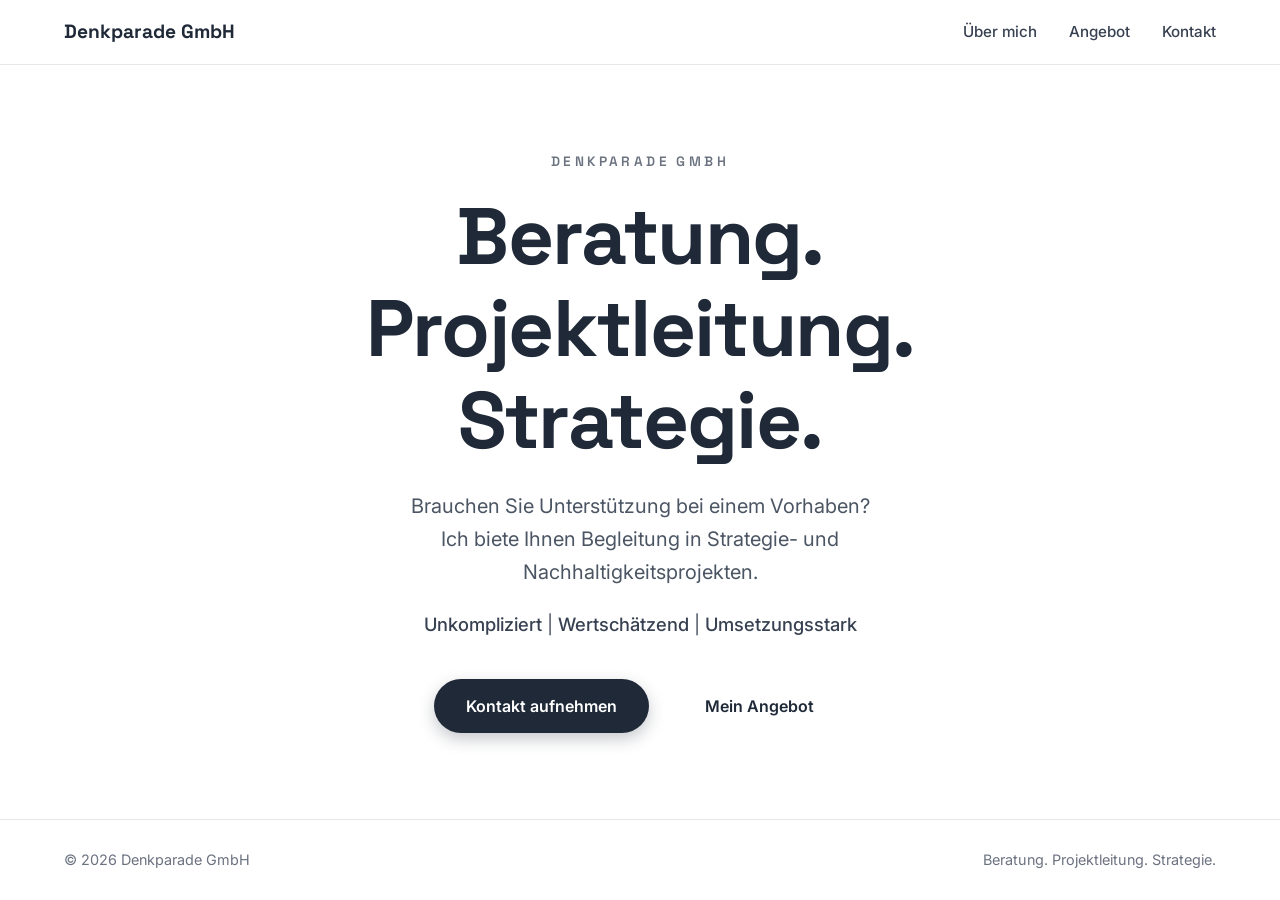
==== index.html @ 19029a44 "Add Denkparade GmbH website Static four-page site (index, ueber-mich, angebot, kontakt) built from t" ====
<!DOCTYPE html>
<html lang="de">
<head>
  <meta charset="UTF-8">
  <meta name="viewport" content="width=device-width, initial-scale=1.0">
  <title>Denkparade GmbH – Beratung. Projektleitung. Strategie.</title>
  <meta name="description" content="Denkparade GmbH – Begleitung in Strategie- und Nachhaltigkeitsprojekten. Unkompliziert, wertschätzend, umsetzungsstark. Claudia Staub, Zürich.">
  <meta name="theme-color" content="#1f2937">
  <link rel="canonical" href="https://www.denkparade.ch/">

  <!-- Open Graph / Social -->
  <meta property="og:type" content="website">
  <meta property="og:locale" content="de_CH">
  <meta property="og:site_name" content="Denkparade GmbH">
  <meta property="og:title" content="Denkparade GmbH – Beratung. Projektleitung. Strategie.">
  <meta property="og:description" content="Begleitung in Strategie- und Nachhaltigkeitsprojekten. Unkompliziert, wertschätzend, umsetzungsstark.">
  <meta property="og:url" content="https://www.denkparade.ch/">
  <meta property="og:image" content="https://www.denkparade.ch/assets/claudia-portrait.jpg">
  <meta name="twitter:card" content="summary_large_image">

  <!-- Structured data -->
  <script type="application/ld+json">
  {
    "@context": "https://schema.org",
    "@type": "ProfessionalService",
    "name": "Denkparade GmbH",
    "description": "Beratung, Projektleitung und Strategieentwicklung mit Fokus auf Nachhaltigkeit.",
    "url": "https://www.denkparade.ch/",
    "email": "claudia.staub@denkparade.ch",
    "telephone": "+41796145017",
    "image": "https://www.denkparade.ch/assets/claudia-portrait.jpg",
    "address": {
      "@type": "PostalAddress",
      "addressLocality": "Zürich",
      "addressCountry": "CH"
    },
    "founder": {
      "@type": "Person",
      "name": "Claudia Staub"
    },
    "knowsAbout": ["Nachhaltigkeit", "Strategieentwicklung", "Projektleitung", "Beratung"]
  }
  </script>

  <link rel="preconnect" href="https://fonts.googleapis.com">
  <link rel="preconnect" href="https://fonts.gstatic.com" crossorigin>
  <link href="https://fonts.googleapis.com/css2?family=Inter:wght@400;500;600;700&family=Space+Grotesk:wght@500;600;700&display=swap" rel="stylesheet">
  <link rel="stylesheet" href="styles.css">
</head>
<body>

  <a class="skip-link" href="#main-content">Zum Inhalt springen</a>

  <header class="site-header">
    <div class="container header-inner">
      <a href="index.html" class="logo" aria-label="Denkparade GmbH – zur Startseite">Denkparade GmbH</a>
      <input type="checkbox" id="nav-open" class="nav-checkbox" aria-label="Menü öffnen">
      <nav class="site-nav" id="site-nav" aria-label="Hauptnavigation">
        <a href="ueber-mich.html">Über mich</a>
        <a href="angebot.html">Angebot</a>
        <a href="kontakt.html">Kontakt</a>
      </nav>
      <label for="nav-open" class="nav-toggle" aria-hidden="true">
        <span></span><span></span><span></span>
      </label>
    </div>
  </header>

  <main id="main-content">

    <section class="hero">
      <div class="container">
        <p class="eyebrow">Denkparade GmbH</p>
        <h1>Beratung.<br>Projektleitung.<br>Strategie.</h1>
        <p class="hero-lead">
          Brauchen Sie Unterstützung bei einem Vorhaben?<br>
          Ich biete Ihnen Begleitung in Strategie- und Nachhaltigkeitsprojekten.
        </p>
        <p class="hero-values">Unkompliziert&nbsp;<span>|</span>&nbsp;Wertschätzend&nbsp;<span>|</span>&nbsp;Umsetzungsstark</p>
        <div class="hero-actions">
          <a href="kontakt.html" class="btn btn-primary">Kontakt aufnehmen</a>
          <a href="angebot.html" class="btn btn-ghost">Mein Angebot</a>
        </div>
      </div>
    </section>

  </main>

  <footer class="site-footer">
    <div class="container footer-inner">
      <span>© 2026 Denkparade GmbH</span>
      <span>Beratung.&nbsp;Projektleitung.&nbsp;Strategie.</span>
    </div>
  </footer>

</body>
</html>
---- styles.css ----
/* ------------------------------------------------------------------
   Denkparade GmbH – styles
   ------------------------------------------------------------------ */

:root {
  --color-ink: #1f2937;        /* headings, primary buttons */
  --color-ink-soft: #374151;
  --color-text: #4b5563;       /* body text */
  --color-muted: #6b7280;      /* eyebrows, labels */
  --color-bg: #ffffff;
  --color-bg-soft: #f8f9fb;
  --color-border: #e5e7eb;
  --color-badge-1: #d8d2f0;    /* lilac */
  --color-badge-2: #e0e1a9;    /* yellow-green */
  --color-badge-3: #f2c7d5;    /* pink */
  --font-head: "Space Grotesk", "Inter", system-ui, sans-serif;
  --font-body: "Inter", system-ui, -apple-system, "Segoe UI", sans-serif;
  --radius: 12px;
  --shadow-card: 0 1px 3px rgba(31, 41, 55, 0.06), 0 8px 24px rgba(31, 41, 55, 0.05);
}

*,
*::before,
*::after {
  box-sizing: border-box;
}

html {
  scroll-behavior: smooth;
  scroll-padding-top: 5rem; /* keep anchored sections clear of the sticky header */
}

@media (prefers-reduced-motion: reduce) {
  html {
    scroll-behavior: auto;
  }
  *,
  *::before,
  *::after {
    animation-duration: 0.01ms !important;
    transition-duration: 0.01ms !important;
  }
}

body {
  margin: 0;
  font-family: var(--font-body);
  font-size: 1.0625rem;
  line-height: 1.65;
  color: var(--color-text);
  background: var(--color-bg);
  -webkit-font-smoothing: antialiased;
  text-rendering: optimizeLegibility;
  /* sticky footer: main stretches, footer sits at the viewport bottom on short pages */
  display: flex;
  flex-direction: column;
  min-height: 100vh;
  min-height: 100svh;
}

main {
  flex: 1 0 auto;
  display: flex;
  flex-direction: column;
}

main > section {
  flex: 1 0 auto;
}

h1, h2, h3 {
  font-family: var(--font-head);
  color: var(--color-ink);
  line-height: 1.15;
  margin: 0 0 1rem;
  text-wrap: balance;
}

p {
  margin: 0 0 1rem;
}

img {
  max-width: 100%;
  height: auto;
  display: block;
}

a {
  color: inherit;
}

:focus-visible {
  outline: 3px solid #2563eb;
  outline-offset: 2px;
  border-radius: 4px;
}

.container {
  width: min(100% - 2.5rem, 72rem);
  margin-inline: auto;
}

/* Skip link (visible on keyboard focus only) */
.skip-link {
  position: absolute;
  top: -100%;
  left: 1rem;
  z-index: 100;
  padding: 0.6rem 1rem;
  background: var(--color-ink);
  color: #fff;
  border-radius: 0 0 var(--radius) var(--radius);
  text-decoration: none;
  font-weight: 600;
}

.skip-link:focus {
  top: 0;
}

/* ------------------------------------------------------------------
   Header / navigation
   ------------------------------------------------------------------ */

.site-header {
  position: sticky;
  top: 0;
  z-index: 50;
  background: rgba(255, 255, 255, 0.92);
  backdrop-filter: blur(8px);
  border-bottom: 1px solid var(--color-border);
}

.header-inner {
  display: flex;
  align-items: center;
  justify-content: space-between;
  gap: 1rem;
  min-height: 4rem;
}

.logo {
  font-family: var(--font-head);
  font-weight: 700;
  font-size: 1.2rem;
  color: var(--color-ink);
  text-decoration: none;
  white-space: nowrap;
}

.site-nav {
  display: flex;
  gap: 2rem;
}

.site-nav a {
  text-decoration: none;
  color: var(--color-ink-soft);
  font-weight: 500;
  font-size: 0.95rem;
  padding: 0.25rem 0;
}

.site-nav a:hover {
  color: var(--color-ink);
  text-decoration: underline;
  text-underline-offset: 6px;
}

.site-nav a[aria-current="page"] {
  color: var(--color-ink);
  font-weight: 700;
  text-decoration: underline;
  text-underline-offset: 6px;
}

/* CSS-only mobile menu: a visually hidden checkbox holds the open/closed state.
   It stays keyboard-operable (Tab + Space); the label is the visible burger. */
.nav-checkbox {
  position: absolute;
  width: 1px;
  height: 1px;
  opacity: 0;
  pointer-events: none;
}

.nav-checkbox:focus-visible ~ .nav-toggle {
  outline: 3px solid #2563eb;
  outline-offset: 2px;
}

.nav-toggle {
  display: none;
  flex-direction: column;
  justify-content: center;
  gap: 5px;
  width: 44px;
  height: 44px;
  padding: 10px;
  background: none;
  border: 1px solid var(--color-border);
  border-radius: 8px;
  cursor: pointer;
}

.nav-toggle span {
  display: block;
  height: 2px;
  width: 100%;
  background: var(--color-ink);
  border-radius: 2px;
  transition: transform 0.2s ease, opacity 0.2s ease;
}

.nav-checkbox:checked ~ .nav-toggle span:nth-child(1) {
  transform: translateY(7px) rotate(45deg);
}

.nav-checkbox:checked ~ .nav-toggle span:nth-child(2) {
  opacity: 0;
}

.nav-checkbox:checked ~ .nav-toggle span:nth-child(3) {
  transform: translateY(-7px) rotate(-45deg);
}

/* ------------------------------------------------------------------
   Shared section bits
   ------------------------------------------------------------------ */

section {
  padding: clamp(4rem, 9vw, 7rem) 0;
}

.eyebrow {
  font-family: var(--font-head);
  font-size: 0.85rem;
  font-weight: 600;
  letter-spacing: 0.25em;
  text-transform: uppercase;
  color: var(--color-muted);
  margin-bottom: 1rem;
}

.section-head {
  text-align: center;
  max-width: 46rem;
  margin: 0 auto clamp(2.5rem, 6vw, 4.5rem);
}

.section-head h1,
.section-head h2 {
  font-size: clamp(1.75rem, 4vw, 2.6rem);
}

.btn {
  display: inline-block;
  font-family: var(--font-body);
  font-weight: 600;
  font-size: 1rem;
  text-decoration: none;
  text-align: center;
  border-radius: 999px;
  padding: 0.85rem 2rem;
  border: none;
  cursor: pointer;
  transition: background-color 0.15s ease, transform 0.15s ease;
}

.btn-primary {
  background: var(--color-ink);
  color: #fff;
  box-shadow: 0 6px 16px rgba(31, 41, 55, 0.25);
}

.btn-primary:hover {
  background: #111827;
  transform: translateY(-1px);
}

.btn-ghost {
  color: var(--color-ink);
}

.btn-ghost:hover {
  text-decoration: underline;
  text-underline-offset: 6px;
}

.btn-block {
  display: block;
  width: 100%;
}

.text-link {
  color: var(--color-ink);
  font-weight: 600;
  text-underline-offset: 4px;
}

/* ------------------------------------------------------------------
   Hero
   ------------------------------------------------------------------ */

.hero {
  display: flex; /* container centers itself via margin-block: auto */
  padding: 0;    /* no generic section padding: the hero must fit the viewport without scrolling */
  text-align: center;
}

.hero .container {
  margin-block: auto; /* vertical centering that still allows scrolling on very short viewports */
  padding: 2rem 0;
}

.hero h1 {
  font-size: clamp(2.6rem, 8vw, 5rem);
  font-weight: 700;
  letter-spacing: -0.02em;
  margin-bottom: 1.5rem;
}

.hero-lead {
  font-size: clamp(1.05rem, 2vw, 1.25rem);
  max-width: 38rem;
  margin: 0 auto 1.25rem;
}

.hero-values {
  font-size: clamp(1rem, 2vw, 1.15rem);
  color: var(--color-ink-soft);
  font-weight: 500;
  margin-bottom: 2.5rem;
}

.hero-values span {
  color: var(--color-muted);
}

.hero-actions {
  display: flex;
  flex-wrap: wrap;
  justify-content: center;
  align-items: center;
  gap: 1rem 1.5rem;
}

/* ------------------------------------------------------------------
   Über mich
   ------------------------------------------------------------------ */

.about {
  background: var(--color-bg-soft);
}

.about-grid {
  display: grid;
  grid-template-columns: minmax(0, 5fr) minmax(0, 7fr);
  gap: clamp(2rem, 6vw, 5rem);
  align-items: center;
}

.about-photo img {
  width: 100%;
  border-radius: var(--radius);
  box-shadow: var(--shadow-card);
}

.about-text h1,
.about-text h2 {
  font-size: clamp(1.75rem, 4vw, 2.4rem);
}

.about-text ul {
  margin: 0 0 1rem;
  padding-left: 1.25rem;
}

.about-text li {
  margin-bottom: 0.35rem;
}

/* ------------------------------------------------------------------
   Angebot
   ------------------------------------------------------------------ */

.offer-grid {
  display: grid;
  grid-template-columns: repeat(3, minmax(0, 1fr));
  gap: 1.75rem;
}

.offer-card {
  background: var(--color-bg);
  border: 1px solid var(--color-border);
  border-radius: var(--radius);
  padding: 2rem 1.75rem;
  box-shadow: var(--shadow-card);
}

.offer-number {
  display: inline-flex;
  align-items: center;
  justify-content: center;
  width: 3rem;
  height: 3rem;
  border-radius: 10px;
  font-family: var(--font-head);
  font-weight: 700;
  font-size: 1.25rem;
  color: var(--color-ink);
  margin-bottom: 1.5rem;
}

.offer-number-1 { background: var(--color-badge-1); }
.offer-number-2 { background: var(--color-badge-2); }
.offer-number-3 { background: var(--color-badge-3); }

.offer-card h3 {
  font-size: 1.3rem;
  padding-bottom: 0.85rem;
  border-bottom: 1px solid var(--color-border);
  margin-bottom: 1rem;
}

.offer-card h2 {
  font-size: 1.3rem;
  padding-bottom: 0.85rem;
  border-bottom: 1px solid var(--color-border);
  margin-bottom: 1rem;
}

.offer-card p {
  margin: 0;
  font-size: 0.98rem;
}

.offer-cta {
  text-align: center;
  margin-top: clamp(2.5rem, 6vw, 4rem);
}

/* ------------------------------------------------------------------
   Kontakt
   ------------------------------------------------------------------ */

.contact {
  background: var(--color-bg-soft);
}

.contact-lead {
  margin-top: 0.5rem;
}

.contact-card {
  max-width: 48rem;
  margin: 0 auto;
  background: var(--color-bg);
  border: 1px solid var(--color-border);
  border-radius: var(--radius);
  box-shadow: var(--shadow-card);
  padding: clamp(1.5rem, 4vw, 3rem);
}

.contact-info {
  list-style: none;
  margin: 0 0 2.5rem;
  padding: 0;
  display: grid;
  gap: 1.25rem;
}

.contact-info li {
  display: flex;
  align-items: center;
  gap: 1rem;
}

.contact-icon {
  flex: none;
  display: inline-flex;
  align-items: center;
  justify-content: center;
  width: 3rem;
  height: 3rem;
  border-radius: 10px;
  background: var(--color-bg-soft);
  color: var(--color-ink-soft);
}

.contact-icon svg {
  width: 1.4rem;
  height: 1.4rem;
}

.contact-label {
  display: block;
  font-size: 0.78rem;
  font-weight: 600;
  letter-spacing: 0.12em;
  text-transform: uppercase;
  color: var(--color-muted);
}

.contact-info a,
.contact-info div > span:last-child {
  color: var(--color-ink);
  font-weight: 500;
  text-decoration: none;
}

.contact-info a:hover {
  text-decoration: underline;
  text-underline-offset: 4px;
}

.contact-form .form-row {
  display: grid;
  grid-template-columns: 1fr 1fr;
  gap: 1.25rem;
}

.form-field {
  margin-bottom: 1.25rem;
}

.form-field label {
  display: block;
  font-weight: 600;
  color: var(--color-ink);
  margin-bottom: 0.4rem;
  font-size: 0.95rem;
}

.form-field input,
.form-field textarea {
  width: 100%;
  font: inherit;
  color: var(--color-ink);
  background: var(--color-bg);
  border: 1px solid var(--color-border);
  border-radius: 8px;
  padding: 0.75rem 1rem;
  resize: vertical;
}

.form-field input::placeholder,
.form-field textarea::placeholder {
  color: #9ca3af;
}

.form-field input:focus,
.form-field textarea:focus {
  outline: 2px solid var(--color-ink);
  outline-offset: 0;
  border-color: var(--color-ink);
}

.form-note {
  margin: 1rem 0 0;
  font-size: 0.9rem;
  color: var(--color-muted);
  text-align: center;
}

/* ------------------------------------------------------------------
   Footer
   ------------------------------------------------------------------ */

.site-footer {
  border-top: 1px solid var(--color-border);
  padding: 1.75rem 0;
  font-size: 0.9rem;
  color: var(--color-muted);
}

.footer-inner {
  display: flex;
  flex-wrap: wrap;
  justify-content: space-between;
  gap: 0.5rem 1.5rem;
}

/* ------------------------------------------------------------------
   Responsive breakpoints
   ------------------------------------------------------------------ */

@media (max-width: 56rem) {
  .offer-grid {
    grid-template-columns: 1fr;
    max-width: 30rem;
    margin-inline: auto;
  }

  .about-grid {
    grid-template-columns: 1fr;
  }

  .about-photo {
    max-width: 24rem;
    margin-inline: auto;
  }
}

@media (max-width: 40rem) {
  .nav-toggle {
    display: flex;
  }

  .site-nav {
    display: none;
    position: absolute;
    top: 100%;
    left: 0;
    right: 0;
    flex-direction: column;
    gap: 0;
    background: var(--color-bg);
    border-bottom: 1px solid var(--color-border);
    padding: 0.5rem 1.25rem 1rem;
  }

  .nav-checkbox:checked ~ .site-nav {
    display: flex;
  }

  .site-nav a {
    padding: 0.85rem 0;
    border-bottom: 1px solid var(--color-bg-soft);
    font-size: 1.05rem;
  }

  .site-nav a:last-child {
    border-bottom: none;
  }

  .contact-form .form-row {
    grid-template-columns: 1fr;
    gap: 0;
  }

  .hero-actions .btn-primary {
    width: 100%;
  }
}
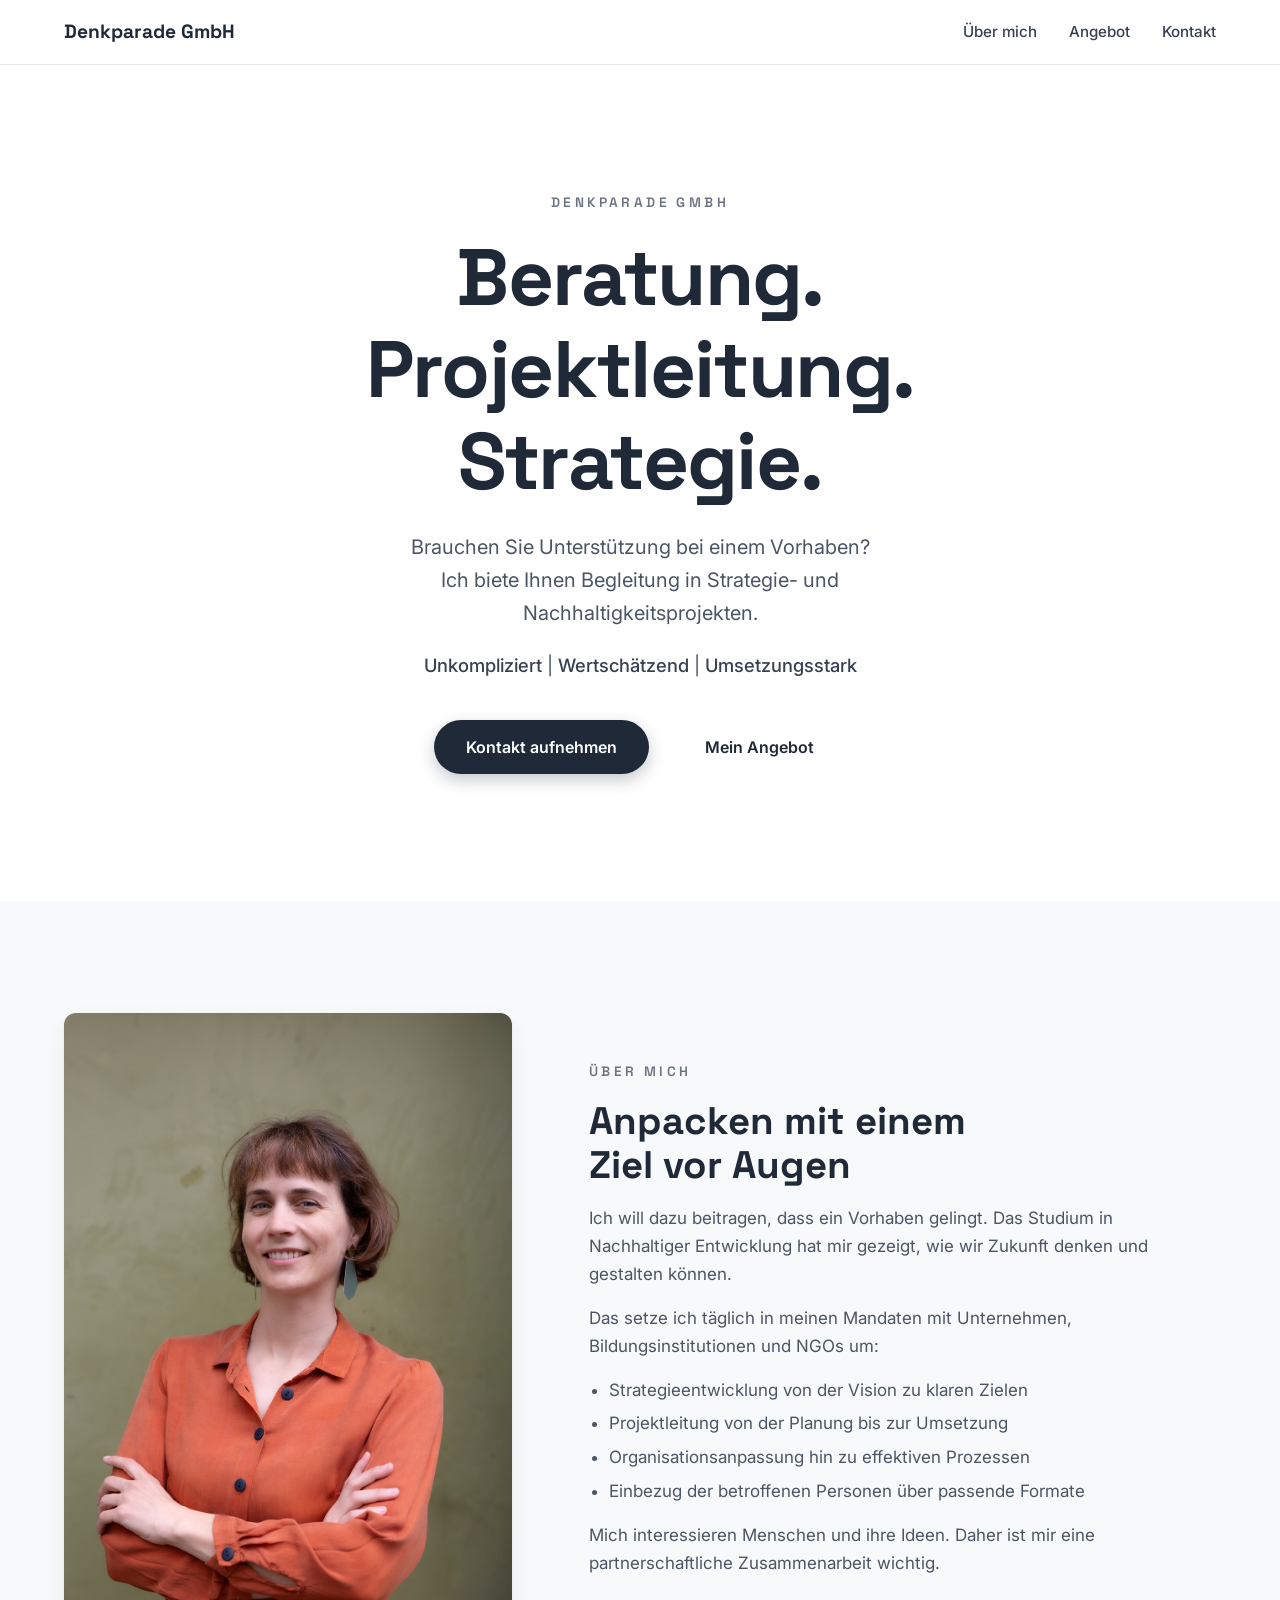
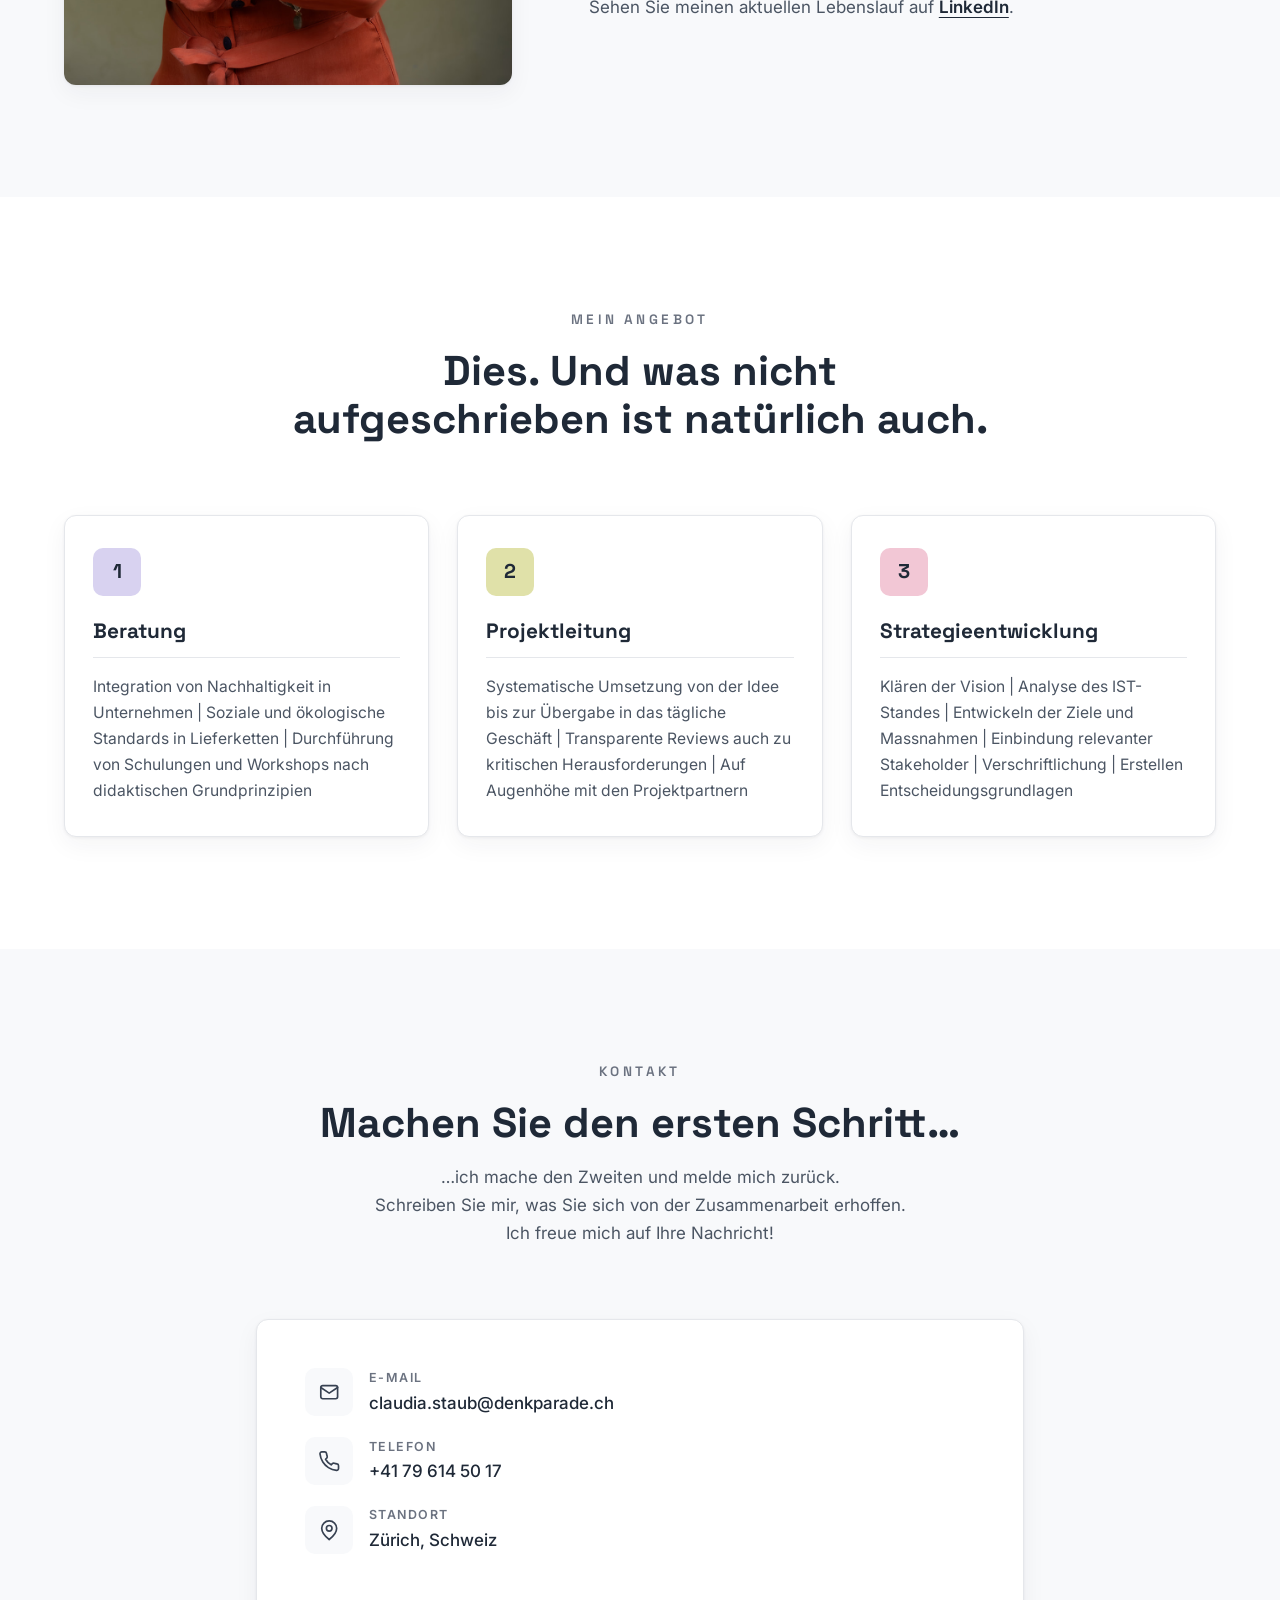
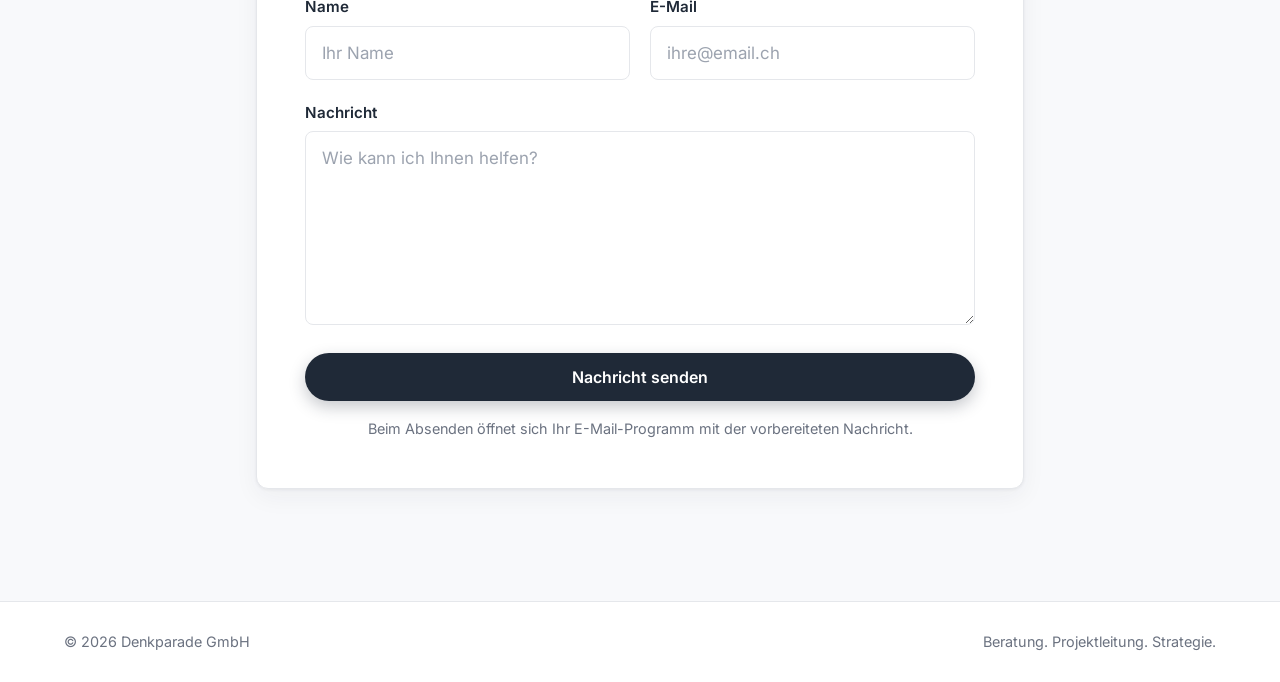
==== commit 442425c6: "Merge site into a single page with anchor navigation All sections live in index.html again; the nav " ====
--- a/index.html
+++ b/index.html
@@ -53,12 +53,12 @@
 
   <header class="site-header">
     <div class="container header-inner">
-      <a href="index.html" class="logo" aria-label="Denkparade GmbH – zur Startseite">Denkparade GmbH</a>
+      <a href="#main-content" class="logo" aria-label="Denkparade GmbH – nach oben">Denkparade GmbH</a>
       <input type="checkbox" id="nav-open" class="nav-checkbox" aria-label="Menü öffnen">
       <nav class="site-nav" id="site-nav" aria-label="Hauptnavigation">
-        <a href="ueber-mich.html">Über mich</a>
-        <a href="angebot.html">Angebot</a>
-        <a href="kontakt.html">Kontakt</a>
+        <a href="#ueber-mich">Über mich</a>
+        <a href="#angebot">Angebot</a>
+        <a href="#kontakt">Kontakt</a>
       </nav>
       <label for="nav-open" class="nav-toggle" aria-hidden="true">
         <span></span><span></span><span></span>
@@ -68,6 +68,7 @@
 
   <main id="main-content">
 
+    <!-- Hero -->
     <section class="hero">
       <div class="container">
         <p class="eyebrow">Denkparade GmbH</p>
@@ -78,8 +79,145 @@
         </p>
         <p class="hero-values">Unkompliziert&nbsp;<span>|</span>&nbsp;Wertschätzend&nbsp;<span>|</span>&nbsp;Umsetzungsstark</p>
         <div class="hero-actions">
-          <a href="kontakt.html" class="btn btn-primary">Kontakt aufnehmen</a>
-          <a href="angebot.html" class="btn btn-ghost">Mein Angebot</a>
+          <a href="#kontakt" class="btn btn-primary">Kontakt aufnehmen</a>
+          <a href="#angebot" class="btn btn-ghost">Mein Angebot</a>
+        </div>
+      </div>
+    </section>
+
+    <!-- Über mich -->
+    <section class="about" id="ueber-mich">
+      <div class="container about-grid">
+        <div class="about-photo">
+          <img src="assets/claudia-portrait.jpg" alt="Porträt von Claudia Staub, Inhaberin der Denkparade GmbH" width="1067" height="1600" loading="lazy" decoding="async">
+        </div>
+        <div class="about-text">
+          <p class="eyebrow">Über mich</p>
+          <h2>Anpacken mit einem Ziel vor Augen</h2>
+          <p>
+            Ich will dazu beitragen, dass ein Vorhaben gelingt. Das Studium in Nachhaltiger
+            Entwicklung hat mir gezeigt, wie wir Zukunft denken und gestalten können.
+          </p>
+          <p>Das setze ich täglich in meinen Mandaten mit Unternehmen, Bildungsinstitutionen und NGOs um:</p>
+          <ul>
+            <li>Strategieentwicklung von der Vision zu klaren Zielen</li>
+            <li>Projektleitung von der Planung bis zur Umsetzung</li>
+            <li>Organisationsanpassung hin zu effektiven Prozessen</li>
+            <li>Einbezug der betroffenen Personen über passende Formate</li>
+          </ul>
+          <p>
+            Mich interessieren Menschen und ihre Ideen. Daher ist mir eine partnerschaftliche
+            Zusammenarbeit wichtig.
+          </p>
+          <p>
+            Sehen Sie meinen aktuellen Lebenslauf auf
+            <a class="text-link" href="https://ch.linkedin.com/in/claudia-staub-0154ab44" target="_blank" rel="noopener">LinkedIn</a>.
+          </p>
+        </div>
+      </div>
+    </section>
+
+    <!-- Angebot -->
+    <section class="offer" id="angebot">
+      <div class="container">
+        <div class="section-head">
+          <p class="eyebrow">Mein Angebot</p>
+          <h2>Dies. Und was nicht aufgeschrieben ist natürlich auch.</h2>
+        </div>
+        <div class="offer-grid">
+          <article class="offer-card">
+            <span class="offer-number offer-number-1" aria-hidden="true">1</span>
+            <h3>Beratung</h3>
+            <p>
+              Integration von Nachhaltigkeit in Unternehmen | Soziale und ökologische Standards
+              in Lieferketten | Durchführung von Schulungen und Workshops nach didaktischen
+              Grundprinzipien
+            </p>
+          </article>
+          <article class="offer-card">
+            <span class="offer-number offer-number-2" aria-hidden="true">2</span>
+            <h3>Projektleitung</h3>
+            <p>
+              Systematische Umsetzung von der Idee bis zur Übergabe in das tägliche Geschäft |
+              Transparente Reviews auch zu kritischen Herausforderungen | Auf Augenhöhe mit den
+              Projektpartnern
+            </p>
+          </article>
+          <article class="offer-card">
+            <span class="offer-number offer-number-3" aria-hidden="true">3</span>
+            <h3>Strategieentwicklung</h3>
+            <p>
+              Klären der Vision | Analyse des IST-Standes | Entwickeln der Ziele und Massnahmen |
+              Einbindung relevanter Stakeholder | Verschriftlichung | Erstellen
+              Entscheidungsgrundlagen
+            </p>
+          </article>
+        </div>
+      </div>
+    </section>
+
+    <!-- Kontakt -->
+    <section class="contact" id="kontakt">
+      <div class="container">
+        <div class="section-head">
+          <p class="eyebrow">Kontakt</p>
+          <h2>Machen Sie den ersten Schritt…</h2>
+          <p class="contact-lead">
+            …ich mache den Zweiten und melde mich zurück.<br>
+            Schreiben Sie mir, was Sie sich von der Zusammenarbeit erhoffen.<br>
+            Ich freue mich auf Ihre Nachricht!
+          </p>
+        </div>
+
+        <div class="contact-card">
+          <ul class="contact-info">
+            <li>
+              <span class="contact-icon" aria-hidden="true">
+                <svg viewBox="0 0 24 24" fill="none" stroke="currentColor" stroke-width="1.8" stroke-linecap="round" stroke-linejoin="round"><rect x="3" y="5" width="18" height="14" rx="2"/><path d="m3 7 9 6 9-6"/></svg>
+              </span>
+              <div>
+                <span class="contact-label">E-Mail</span>
+                <a href="mailto:claudia.staub@denkparade.ch">claudia.staub@denkparade.ch</a>
+              </div>
+            </li>
+            <li>
+              <span class="contact-icon" aria-hidden="true">
+                <svg viewBox="0 0 24 24" fill="none" stroke="currentColor" stroke-width="1.8" stroke-linecap="round" stroke-linejoin="round"><path d="M22 16.92v3a2 2 0 0 1-2.18 2 19.79 19.79 0 0 1-8.63-3.07 19.5 19.5 0 0 1-6-6 19.79 19.79 0 0 1-3.07-8.67A2 2 0 0 1 4.11 2h3a2 2 0 0 1 2 1.72c.13.96.36 1.9.7 2.81a2 2 0 0 1-.45 2.11L8.09 9.91a16 16 0 0 0 6 6l1.27-1.27a2 2 0 0 1 2.11-.45c.91.34 1.85.57 2.81.7A2 2 0 0 1 22 16.92Z"/></svg>
+              </span>
+              <div>
+                <span class="contact-label">Telefon</span>
+                <a href="tel:+41796145017">+41 79 614 50 17</a>
+              </div>
+            </li>
+            <li>
+              <span class="contact-icon" aria-hidden="true">
+                <svg viewBox="0 0 24 24" fill="none" stroke="currentColor" stroke-width="1.8" stroke-linecap="round" stroke-linejoin="round"><path d="M20 10c0 6-8 12-8 12s-8-6-8-12a8 8 0 0 1 16 0Z"/><circle cx="12" cy="10" r="3"/></svg>
+              </span>
+              <div>
+                <span class="contact-label">Standort</span>
+                <span>Zürich, Schweiz</span>
+              </div>
+            </li>
+          </ul>
+
+          <form class="contact-form" action="mailto:claudia.staub@denkparade.ch" method="post" enctype="text/plain">
+            <div class="form-row">
+              <div class="form-field">
+                <label for="name">Name</label>
+                <input type="text" id="name" name="name" placeholder="Ihr Name" autocomplete="name" required>
+              </div>
+              <div class="form-field">
+                <label for="email">E-Mail</label>
+                <input type="email" id="email" name="email" placeholder="ihre@email.ch" autocomplete="email" required>
+              </div>
+            </div>
+            <div class="form-field">
+              <label for="message">Nachricht</label>
+              <textarea id="message" name="message" rows="6" placeholder="Wie kann ich Ihnen helfen?" required></textarea>
+            </div>
+            <button type="submit" class="btn btn-primary btn-block">Nachricht senden</button>
+            <p class="form-note">Beim Absenden öffnet sich Ihr E-Mail-Programm mit der vorbereiteten Nachricht.</p>
+          </form>
         </div>
       </div>
     </section>
@@ -93,5 +231,12 @@
     </div>
   </footer>
 
+  <!-- Single JS exception: anchor links don't reload the page, so the
+       CSS-only menu has to be unchecked manually after a tap. -->
+  <script>
+    document.getElementById("site-nav").addEventListener("click", function (e) {
+      if (e.target.tagName === "A") document.getElementById("nav-open").checked = false;
+    });
+  </script>
 </body>
 </html>
--- a/styles.css
+++ b/styles.css
@@ -167,14 +167,6 @@
   text-decoration: underline;
   text-underline-offset: 6px;
 }
-
-.site-nav a[aria-current="page"] {
-  color: var(--color-ink);
-  font-weight: 700;
-  text-decoration: underline;
-  text-underline-offset: 6px;
-}
-
 /* CSS-only mobile menu: a visually hidden checkbox holds the open/closed state.
    It stays keyboard-operable (Tab + Space); the label is the visible burger. */
 .nav-checkbox {
@@ -305,7 +297,8 @@
 
 .hero {
   display: flex; /* container centers itself via margin-block: auto */
-  padding: 0;    /* no generic section padding: the hero must fit the viewport without scrolling */
+  padding: 0;    /* no generic section padding: the hero fills the first viewport exactly */
+  min-height: calc(100svh - 4rem); /* viewport minus the sticky header */
   text-align: center;
 }
 
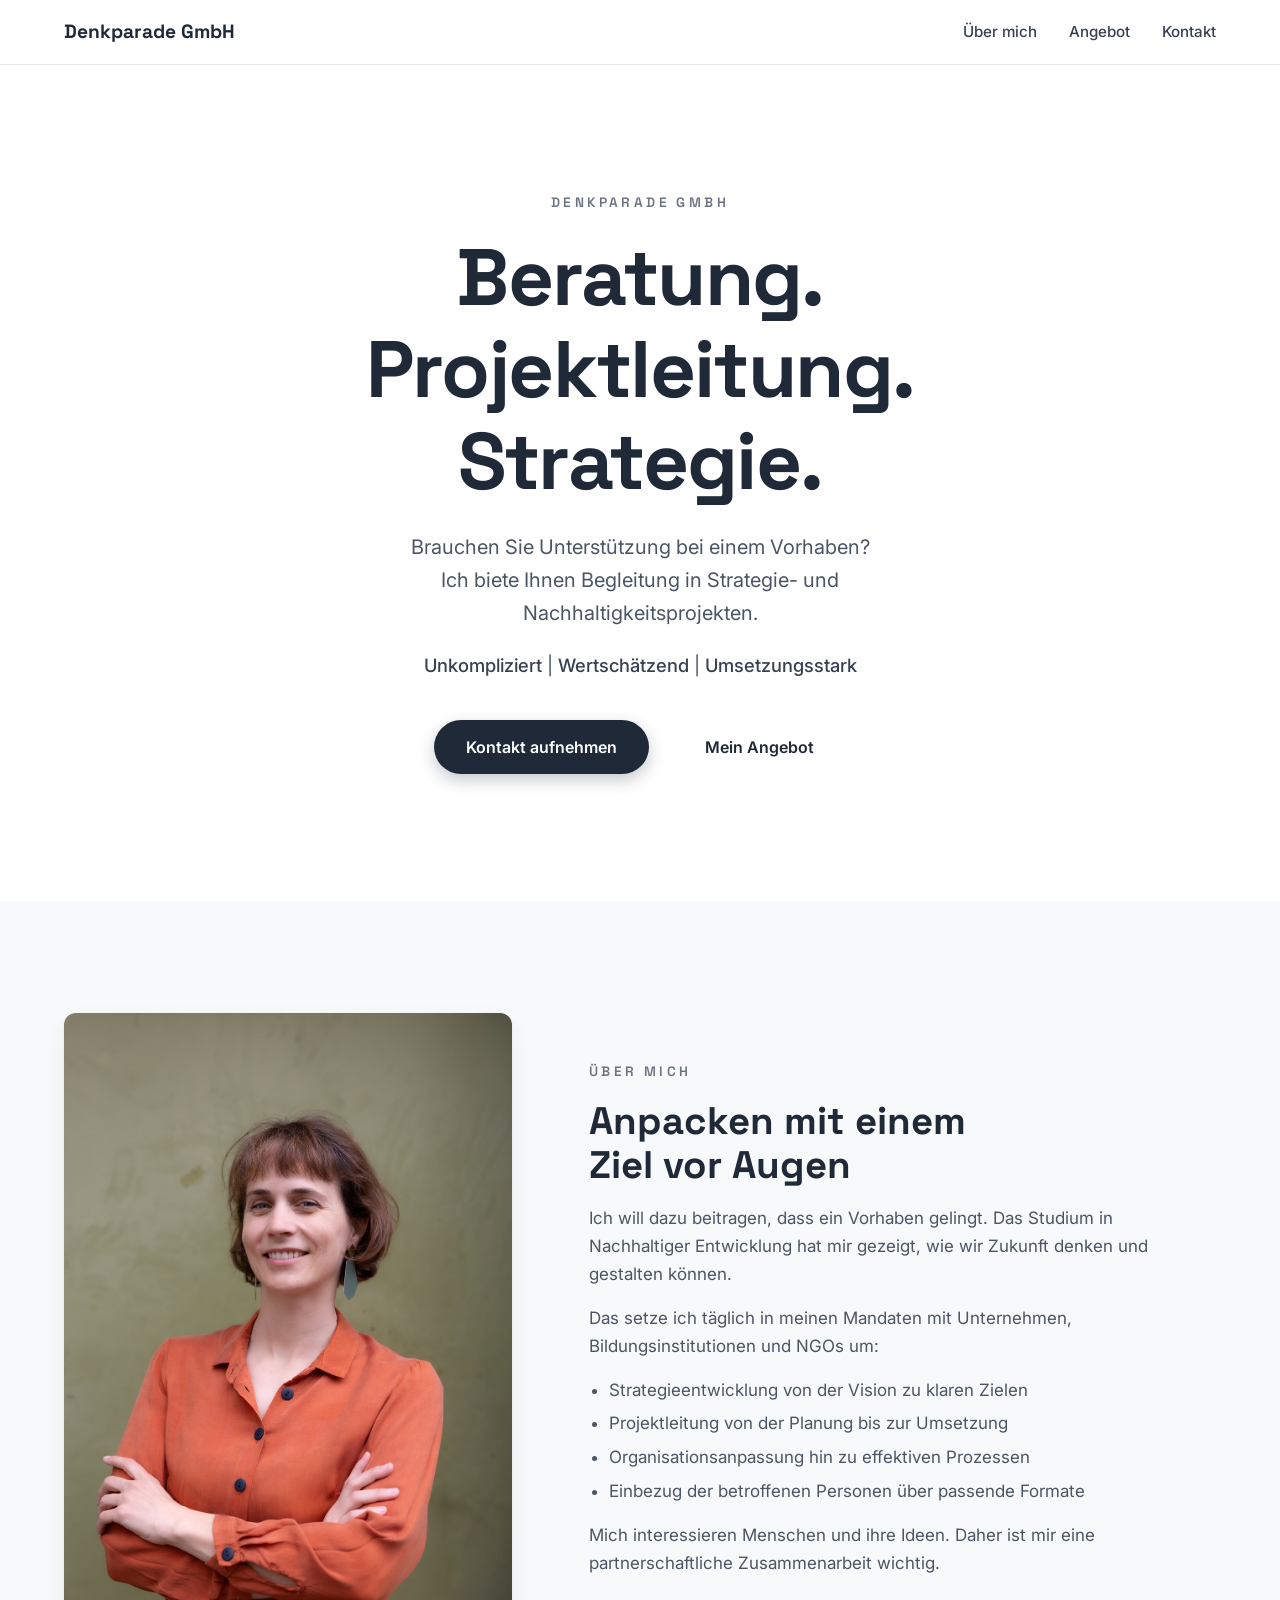
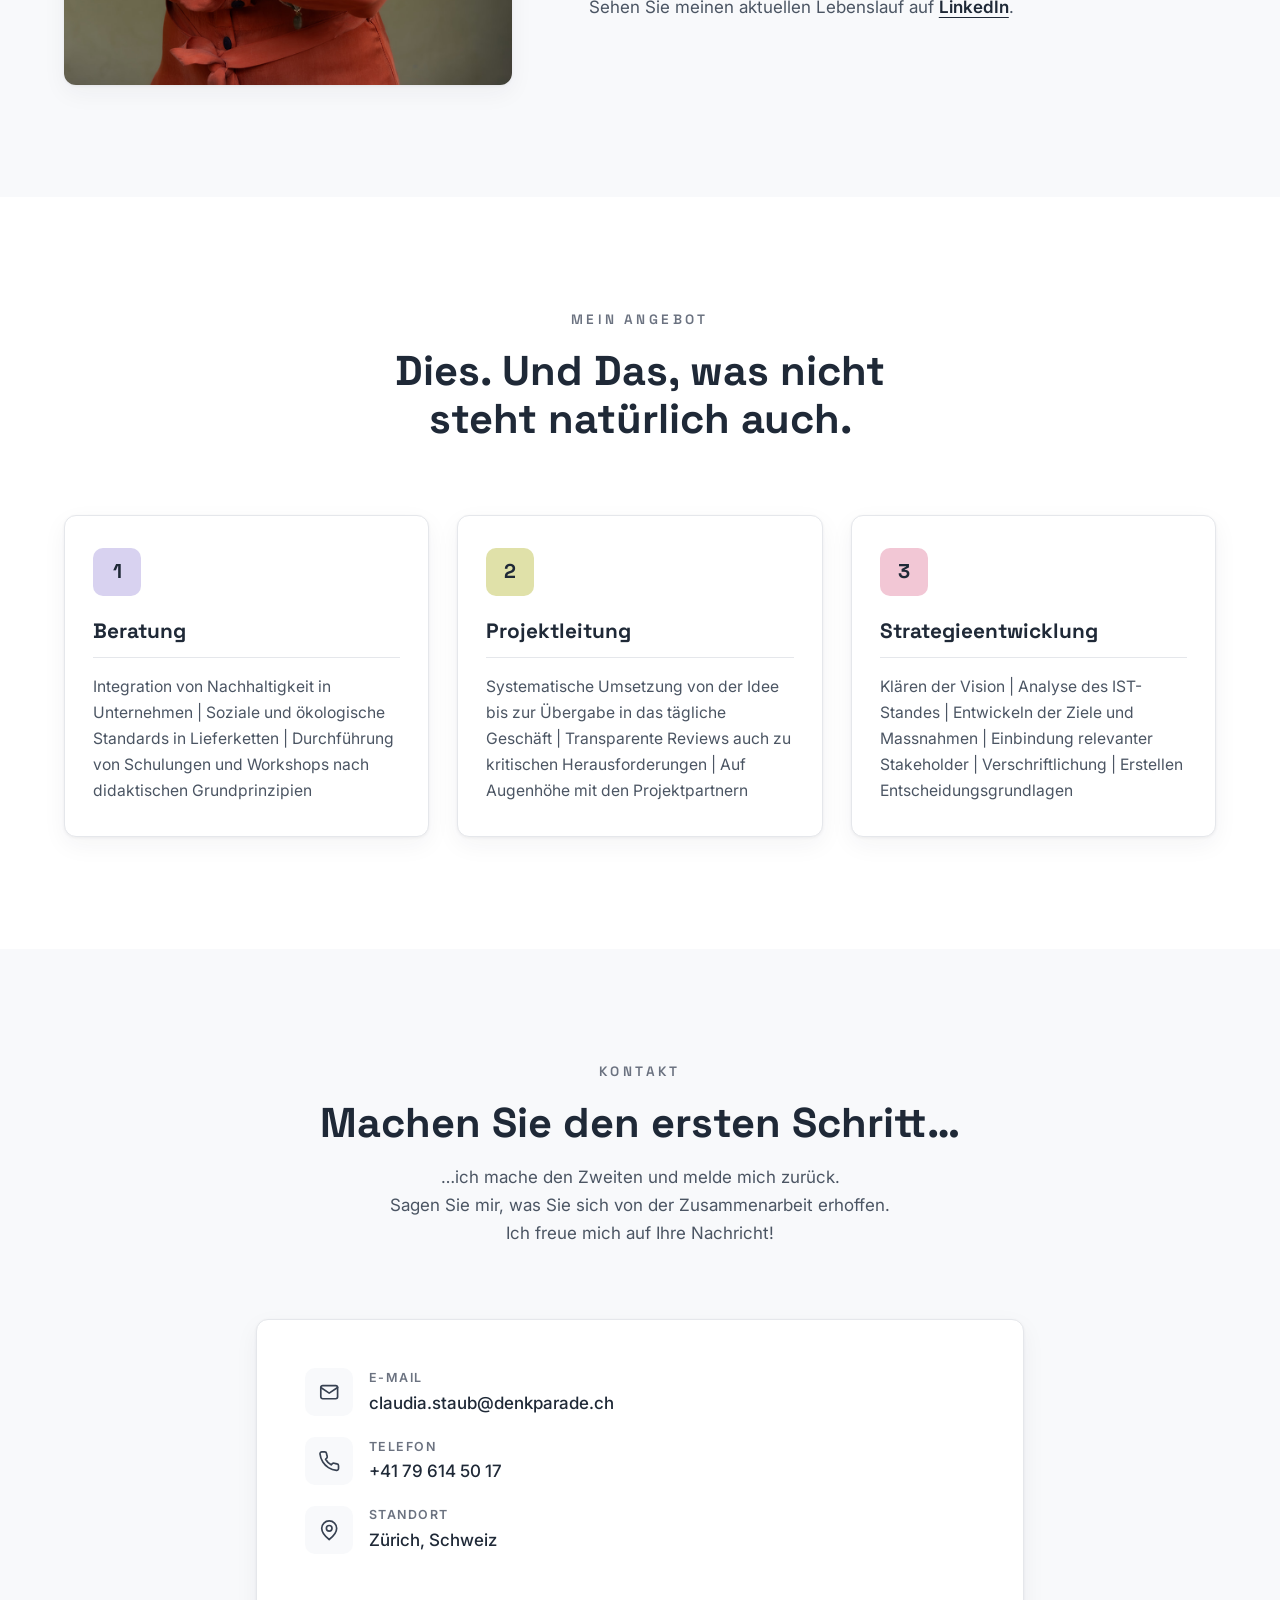
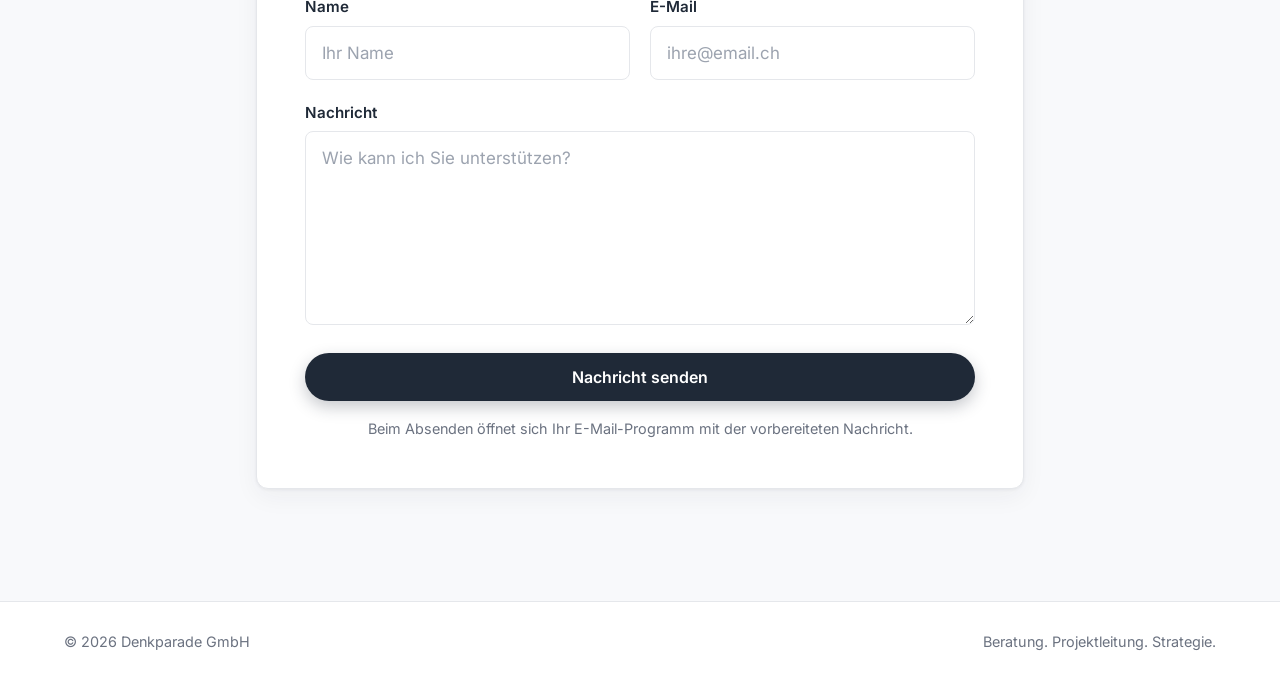
==== commit adb81fa3: "Apply client feedback: text changes and menu-close on logo tap - Angebot heading: 'Dies. Und Das, wa" ====
--- a/index.html
+++ b/index.html
@@ -6,6 +6,9 @@
   <title>Denkparade GmbH – Beratung. Projektleitung. Strategie.</title>
   <meta name="description" content="Denkparade GmbH – Begleitung in Strategie- und Nachhaltigkeitsprojekten. Unkompliziert, wertschätzend, umsetzungsstark. Claudia Staub, Zürich.">
   <meta name="theme-color" content="#1f2937">
+  <link rel="icon" href="assets/favicon.svg" type="image/svg+xml">
+  <link rel="icon" href="assets/favicon-32.png" type="image/png" sizes="32x32">
+  <link rel="apple-touch-icon" href="assets/apple-touch-icon.png">
   <link rel="canonical" href="https://www.denkparade.ch/">
 
   <!-- Open Graph / Social -->
@@ -122,7 +125,7 @@
       <div class="container">
         <div class="section-head">
           <p class="eyebrow">Mein Angebot</p>
-          <h2>Dies. Und was nicht aufgeschrieben ist natürlich auch.</h2>
+          <h2>Dies. Und Das, was nicht steht natürlich auch.</h2>
         </div>
         <div class="offer-grid">
           <article class="offer-card">
@@ -164,7 +167,7 @@
           <h2>Machen Sie den ersten Schritt…</h2>
           <p class="contact-lead">
             …ich mache den Zweiten und melde mich zurück.<br>
-            Schreiben Sie mir, was Sie sich von der Zusammenarbeit erhoffen.<br>
+            Sagen Sie mir, was Sie sich von der Zusammenarbeit erhoffen.<br>
             Ich freue mich auf Ihre Nachricht!
           </p>
         </div>
@@ -213,7 +216,7 @@
             </div>
             <div class="form-field">
               <label for="message">Nachricht</label>
-              <textarea id="message" name="message" rows="6" placeholder="Wie kann ich Ihnen helfen?" required></textarea>
+              <textarea id="message" name="message" rows="6" placeholder="Wie kann ich Sie unterstützen?" required></textarea>
             </div>
             <button type="submit" class="btn btn-primary btn-block">Nachricht senden</button>
             <p class="form-note">Beim Absenden öffnet sich Ihr E-Mail-Programm mit der vorbereiteten Nachricht.</p>
@@ -231,12 +234,32 @@
     </div>
   </footer>
 
-  <!-- Single JS exception: anchor links don't reload the page, so the
-       CSS-only menu has to be unchecked manually after a tap. -->
+  <!-- The only JS on the site, both progressive enhancements:
+       1. close the CSS-only mobile menu after an anchor tap (no page reload happens)
+       2. scrollspy – highlight the nav link of the section in view -->
   <script>
-    document.getElementById("site-nav").addEventListener("click", function (e) {
-      if (e.target.tagName === "A") document.getElementById("nav-open").checked = false;
+    document.querySelector(".site-header").addEventListener("click", function (e) {
+      if (e.target.closest("a")) document.getElementById("nav-open").checked = false;
     });
+
+    var navLinks = document.querySelectorAll('#site-nav a[href^="#"]');
+    var sections = ["ueber-mich", "angebot", "kontakt"].map(function (id) {
+      return document.getElementById(id);
+    });
+    var hero = document.querySelector(".hero");
+    var spy = new IntersectionObserver(function (entries) {
+      entries.forEach(function (entry) {
+        if (!entry.isIntersecting) return;
+        navLinks.forEach(function (link) {
+          if (link.hash === "#" + entry.target.id) {
+            link.setAttribute("aria-current", "true");
+          } else {
+            link.removeAttribute("aria-current");
+          }
+        });
+      });
+    }, { rootMargin: "-40% 0px -55% 0px" }); // a band around the viewport middle decides
+    sections.concat(hero).forEach(function (el) { spy.observe(el); });
   </script>
 </body>
 </html>
--- a/styles.css
+++ b/styles.css
@@ -27,7 +27,9 @@
 
 html {
   scroll-behavior: smooth;
-  scroll-padding-top: 5rem; /* keep anchored sections clear of the sticky header */
+  /* exactly the sticky header height (4rem + 1px border): anchored sections
+     land flush under it, with no sliver of the previous section showing */
+  scroll-padding-top: calc(4rem + 1px);
 }
 
 @media (prefers-reduced-motion: reduce) {
@@ -167,6 +169,14 @@
   text-decoration: underline;
   text-underline-offset: 6px;
 }
+
+/* set by the scrollspy script for the section currently in view */
+.site-nav a[aria-current="true"] {
+  color: var(--color-ink);
+  font-weight: 700;
+  text-decoration: underline;
+  text-underline-offset: 6px;
+}
 /* CSS-only mobile menu: a visually hidden checkbox holds the open/closed state.
    It stays keyboard-operable (Tab + Space); the label is the visible burger. */
 .nav-checkbox {
